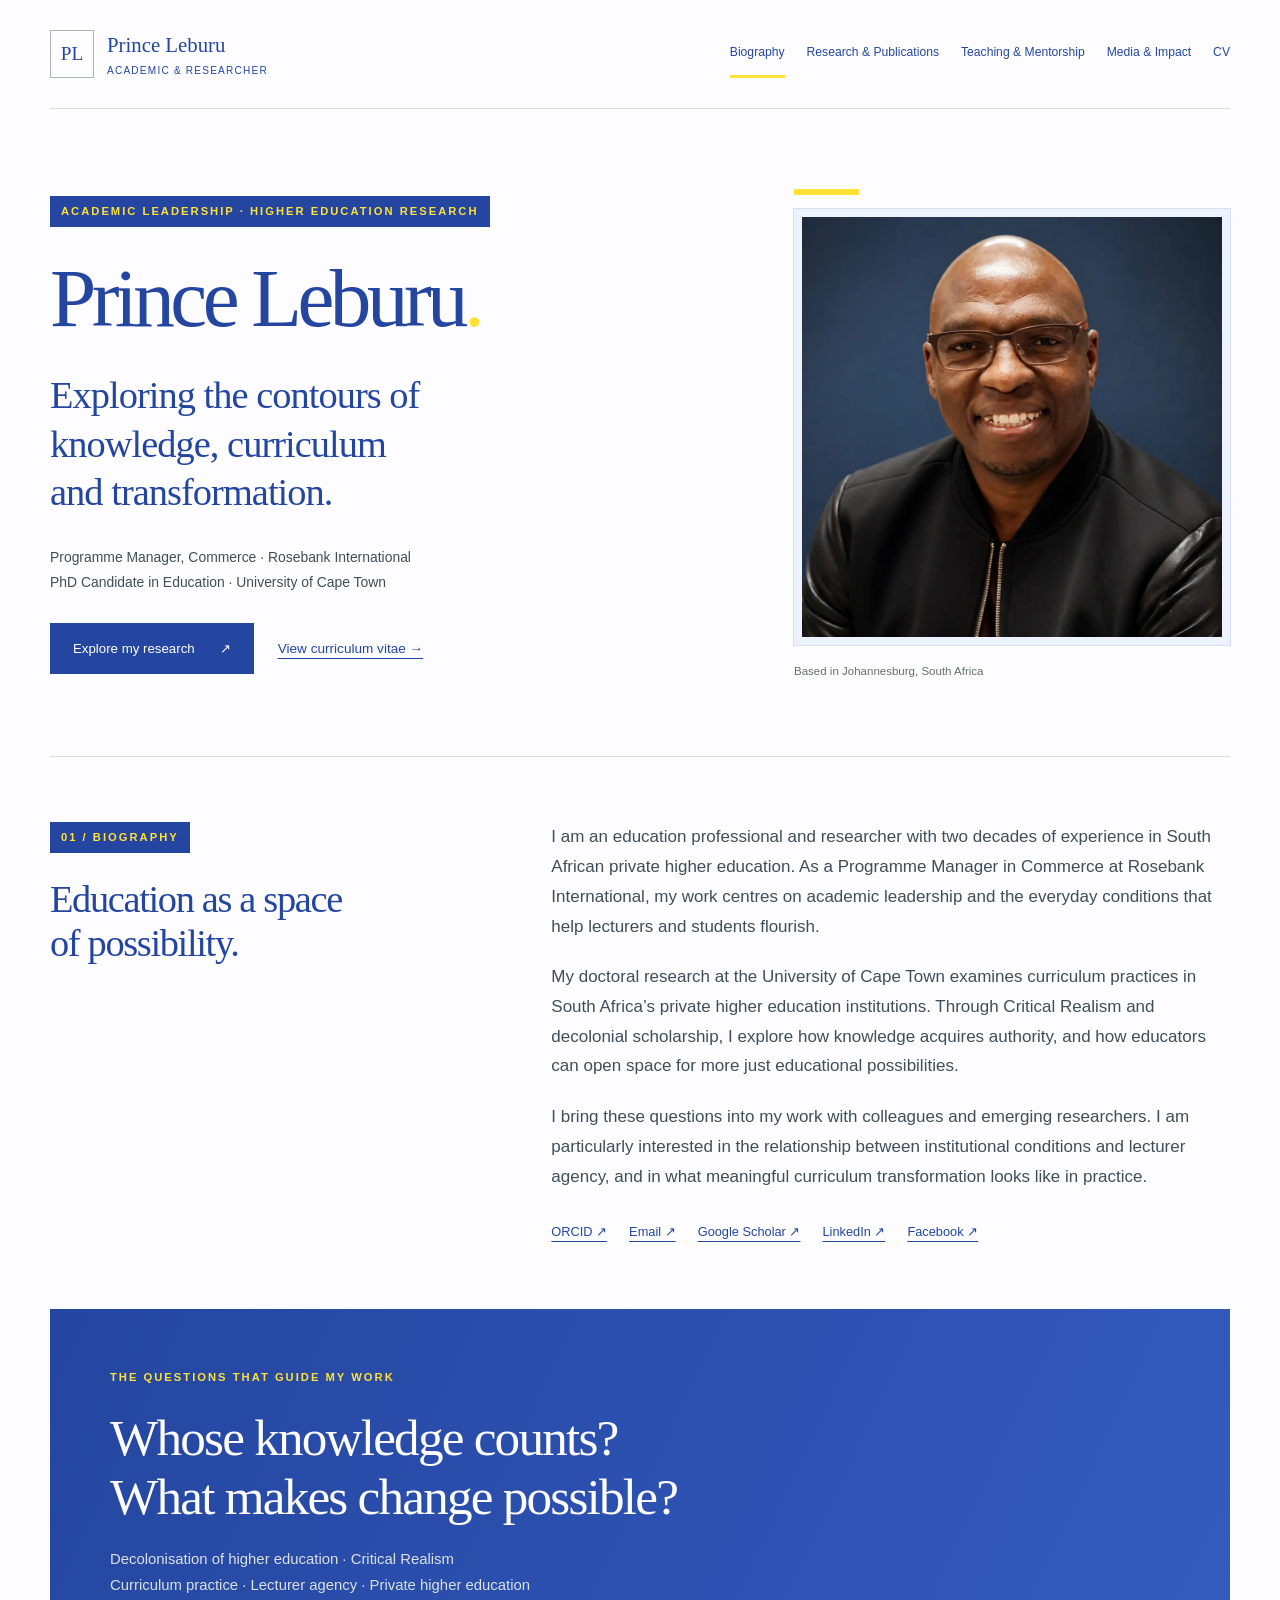
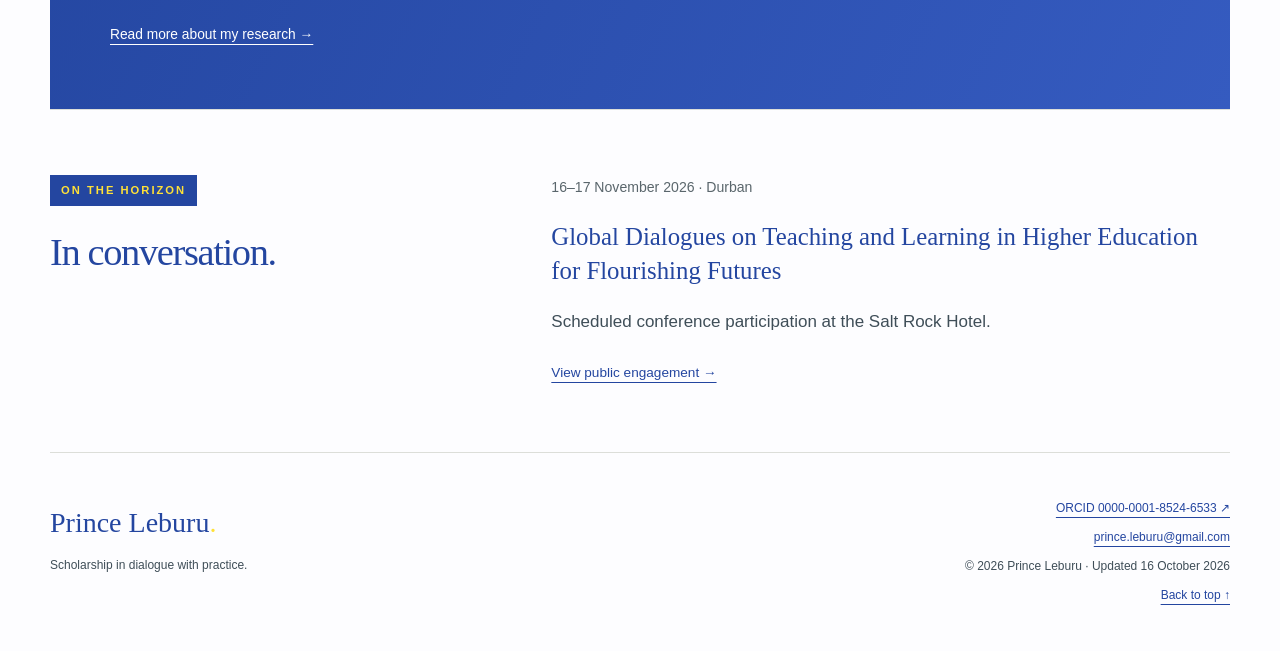
==== index.html @ 27b389f9 "Publish Prince Leburu academic portfolio on GitHub Pages" ====
<!doctype html>
<html lang="en-ZA"><head><meta charset="utf-8"><meta name="viewport" content="width=device-width, initial-scale=1"><title>Biography | Prince Leburu</title><meta name="description" content="Prince Leburu is an academic leader and higher education researcher exploring decolonisation, curriculum practice and lecturer agency."><meta name="theme-color" content="#2446a0"><meta property="og:title" content="Biography | Prince Leburu"><meta property="og:description" content="Prince Leburu is an academic leader and higher education researcher exploring decolonisation, curriculum practice and lecturer agency."><meta property="og:type" content="website"><link rel="canonical" href="https://princeleburu.github.io/"><meta property="og:url" content="https://princeleburu.github.io/"><meta property="og:image" content="https://princeleburu.github.io/assets/social-portrait.jpg"><meta property="og:image:width" content="1000"><meta property="og:image:height" content="1000"><meta property="og:image:alt" content="Portrait of Prince Leburu"><meta name="twitter:card" content="summary"><link rel="icon" href="assets/favicon.svg" type="image/svg+xml"><link rel="stylesheet" href="assets/styles.css"></head><body><a class="skip-link" href="#main">Skip to content</a><header class="site-header"><a class="brand" href="index.html" aria-label="Prince Leburu, home"><span class="monogram">PL</span><span>Prince Leburu<small>Academic & researcher</small></span></a><nav aria-label="Main navigation"><a href="index.html" aria-current="page">Biography</a><a href="research.html">Research & Publications</a><a href="teaching.html">Teaching & Mentorship</a><a href="impact.html">Media & Impact</a><a href="cv.html">CV</a></nav></header><main id="main"><section class="hero"><div><div class="eyebrow">Academic leadership · Higher education research</div><h1>Prince Leburu<span class="accent">.</span></h1><p class="hero-line">Exploring the contours of<br>knowledge, curriculum<br>and transformation.</p><p class="affiliation">Programme Manager, Commerce · Rosebank International<br>PhD Candidate in Education · University of Cape Town</p><div class="actions"><a class="button" href="research.html">Explore my research <span aria-hidden="true">↗</span></a><a class="text-link" href="cv.html">View curriculum vitae →</a></div></div><figure class="portrait"><img class="headshot" src="assets/headshot.webp" alt="Prince Leburu smiling, wearing glasses and a dark jacket" width="1000" height="1000" fetchpriority="high"><figcaption>Based in Johannesburg, South Africa</figcaption><!-- To change your portrait, replace assets/headshot.webp and update its width and height attributes. --></figure></section><section class="section split" aria-labelledby="about"><div><span class="eyebrow">01 / Biography</span><h2 id="about">Education as a space<br>of possibility.</h2></div><div class="prose"><p>I am an education professional and researcher with two decades of experience in South African private higher education. As a Programme Manager in Commerce at Rosebank International, my work centres on academic leadership and the everyday conditions that help lecturers and students flourish.</p><p>My doctoral research at the University of Cape Town examines curriculum practices in South Africa’s private higher education institutions. Through Critical Realism and decolonial scholarship, I explore how knowledge acquires authority, and how educators can open space for more just educational possibilities.</p><p>I bring these questions into my work with colleagues and emerging researchers. I am particularly interested in the relationship between institutional conditions and lecturer agency, and in what meaningful curriculum transformation looks like in practice.</p><div class="profile-links"><a href="https://orcid.org/0000-0001-8524-6533" rel="me">ORCID ↗</a><!-- Social links: update these URLs when your profiles change. --><a href="mailto:prince.leburu@gmail.com">Email ↗</a><a href="https://scholar.google.com/citations?user=xdeba30AAAAJ&amp;hl=en" rel="me">Google Scholar ↗</a><a href="https://www.linkedin.com/in/prince-leburu-47b85131/" rel="me">LinkedIn ↗</a><a href="https://www.facebook.com/prince.leburu" rel="me">Facebook ↗</a></div></div></section><section class="research-band"><span class="eyebrow">The questions that guide my work</span><h2>Whose knowledge counts?<br>What makes change possible?</h2><p>Decolonisation of higher education · Critical Realism<br>Curriculum practice · Lecturer agency · Private higher education</p><a href="research.html">Read more about my research →</a></section><section class="section split"><div><span class="eyebrow">On the horizon</span><h2>In conversation.</h2></div><div><p class="date">16–17 November 2026 · Durban</p><h3>Global Dialogues on Teaching and Learning in Higher Education for Flourishing Futures</h3><p>Scheduled conference participation at the Salt Rock Hotel.</p><a class="text-link" href="impact.html">View public engagement →</a></div></section></main><footer class="site-footer"><div><a class="footer-name" href="index.html">Prince Leburu<span class="accent">.</span></a><p>Scholarship in dialogue with practice.</p></div><div><a href="https://orcid.org/0000-0001-8524-6533" rel="me">ORCID 0000-0001-8524-6533 ↗</a><p><a href="mailto:prince.leburu@gmail.com">prince.leburu@gmail.com</a></p><p>© 2026 Prince Leburu · Updated 16 October 2026</p><a href="#main">Back to top ↑</a></div></footer></body></html>
---- assets/styles.css ----
/* PRINCE LEBURU — design system. Change colours and widths here. */
:root{--ink:#2446a0;--body:#3f4e58;--accent:#ffe137;--paper:#fdfdff;--wash:#eef2ff;--line:#dcded9;--white:#fff;--max:1180px;--serif:Georgia,'Times New Roman',serif;--sans:Arial,Helvetica,sans-serif}
/* Foundation: no web fonts, frameworks or third-party requests. */
*{box-sizing:border-box}html{scroll-behavior:smooth;scroll-padding-top:2rem}body{margin:0;background:var(--paper);color:var(--body);font:17px/1.75 var(--sans);-webkit-font-smoothing:antialiased}a{color:var(--ink);text-underline-offset:5px}a:hover{color:#2446a0;text-decoration-thickness:2px}a,button{touch-action:manipulation}a:focus-visible,button:focus-visible{outline:3px solid var(--accent);outline-offset:6px}h1,h2,h3{font-family:var(--serif);font-weight:400;color:var(--ink);line-height:1.15;margin:0 0 1.2rem}h1{font-size:clamp(3.2rem,6.5vw,5.7rem);letter-spacing:-.055em}h2{font-size:clamp(2rem,3vw,2.7rem);letter-spacing:-.035em}h3{font-size:1.55rem;line-height:1.35}p{margin:0 0 1.3rem}img{display:block;max-width:100%;height:auto}button{font:inherit}.accent{color:var(--accent)}.muted,.date{color:#5a666c;font-size:.88rem}.eyebrow{display:block;font-size:.7rem;text-transform:uppercase;letter-spacing:.18em;font-weight:700;color:var(--accent);margin-bottom:1.5rem}.skip-link{position:fixed;top:-100px;left:1rem;padding:1rem;background:white;z-index:10}.skip-link:focus{top:1rem}
/* Shared navigation; wraps visibly on mobile, including without JavaScript. */
.site-header{max-width:var(--max);margin:auto;padding:30px 0;display:flex;align-items:center;justify-content:space-between;gap:30px;border-bottom:1px solid var(--line)}.brand{display:flex;gap:13px;align-items:center;text-decoration:none;font-family:var(--serif);font-size:1.3rem;line-height:1.3;flex-shrink:0}.brand small{display:block;font-family:var(--sans);font-size:.63rem;letter-spacing:.12em;text-transform:uppercase;margin-top:6px}.monogram{display:grid;place-items:center;width:44px;height:48px;border:1px solid #acb3b3;font-size:1.2rem}nav{display:flex;flex-wrap:wrap;gap:22px}nav a{font-size:.76rem;text-decoration:none;padding:12px 0;border-bottom:2px solid transparent}nav a[aria-current=page]{border-color:var(--accent);color:var(--ink)}main{max-width:var(--max);margin:auto}.hero{display:grid;grid-template-columns:1.5fr 1fr;gap:90px;padding:80px 0 75px;align-items:center}.hero h1{margin-bottom:24px}.hero-line{font-family:var(--serif);font-size:clamp(1.7rem,3vw,2.65rem);line-height:1.27;color:var(--ink);letter-spacing:-.025em}.affiliation{font-size:.87rem;margin:28px 0;line-height:1.8}.portrait{margin:0}.portrait-frame{aspect-ratio:4/5;display:flex;flex-direction:column;justify-content:center;align-items:center;background:linear-gradient(145deg,#e7e6df,#d6dcd7);border:12px solid #f0eee8;outline:1px solid #dddcd3;position:relative}.portrait-frame:before{content:'';position:absolute;inset:20px;border:1px solid #aeb8b0}.portrait-initials{font-family:var(--serif);font-size:6rem;color:#50645b;font-style:italic}.portrait-caption{text-transform:uppercase;letter-spacing:.16em;font-size:.65rem;text-align:center;color:#46594f}figcaption{font-size:.72rem;margin-top:16px;color:#64716a}.actions{display:flex;align-items:center;flex-wrap:wrap;gap:24px;margin-top:28px}.button{display:inline-flex;align-items:center;justify-content:center;gap:25px;border:1px solid var(--ink);background:var(--ink);color:white;padding:13px 22px;font-size:.83rem;text-decoration:none;cursor:pointer}.button:hover{background:#3458bd;color:white}.button:disabled{background:#e3e5e3;color:#586168;border-color:#bec6c5;cursor:not-allowed}.text-link{font-size:.85rem;background:none;border:0;padding:8px 0;text-decoration:underline;cursor:pointer}.section{padding:65px 0;border-top:1px solid var(--line)}.split{display:grid;grid-template-columns:1fr 1.65fr;gap:90px}.prose{max-width:690px}.prose p:last-child{margin-bottom:0}.profile-links{display:flex;flex-wrap:wrap;column-gap:22px;row-gap:12px;margin-top:30px;font-size:.8rem}.pending{color:#667078}.research-band{background:var(--ink);color:#dbe1e2;padding:60px}.research-band h2{color:var(--paper);font-size:clamp(2.2rem,4vw,3.5rem)}.research-band .eyebrow{color:var(--accent)}.research-band a{color:white;font-size:.86rem}.research-band p{font-size:.93rem}.page-head{padding:75px 0 65px;max-width:900px}.lede{font-size:1.15rem;max-width:650px;margin-top:25px}.section-heading{display:flex;justify-content:space-between;align-items:baseline;gap:20px}.section-heading>span{font-size:.78rem}.publication{display:grid;grid-template-columns:120px 1fr;gap:30px;padding:32px 0;border-bottom:1px solid var(--line)}.publication:last-child{border:0}.publication p{font-size:.95rem}.publication h3{max-width:850px}.tag{display:inline-block;font-size:.65rem;letter-spacing:.09em;text-transform:uppercase;background:var(--wash);color:var(--ink);padding:3px 9px;margin:8px 0 15px}.small-link{display:inline-block;padding:5px 13px;border:1px solid #b9c3c6;text-decoration:none;font-size:.75rem}.empty{border-left:2px solid #ffe137;padding-left:25px}.empty p{font-size:.9rem}.table-wrap{overflow-x:auto}table{border-collapse:collapse;width:100%;font-size:.9rem}caption{text-align:left;font-size:.8rem;margin-bottom:15px}th,td{text-align:left;padding:20px 18px;border-bottom:1px solid var(--line);vertical-align:top}thead{background:var(--wash);color:var(--ink)}tbody th{font-weight:400}.placeholder{color:#68716f;font-style:italic}.feature{display:grid;grid-template-columns:190px 1fr;gap:45px;padding:35px;background:var(--wash)}.feature strong{font-family:var(--serif);font-size:3rem;font-weight:400;color:var(--ink)}.impact-grid{display:grid;grid-template-columns:repeat(3,1fr);gap:35px;margin-top:35px}.impact-grid article{border-top:2px solid #ffe137;padding-top:25px}.impact-grid p{font-size:.93rem}.timeline article{border-left:1px solid #c3c8c5;padding:0 0 25px 25px}.timeline article:last-child{padding-bottom:0}.timeline h3{margin-bottom:7px}.site-footer{max-width:var(--max);margin:0 auto;padding:45px 0;border-top:1px solid var(--line);display:flex;justify-content:space-between;gap:30px;font-size:.75rem}.footer-name{font-family:var(--serif);font-size:1.75rem;text-decoration:none}.site-footer p{margin:8px 0}.site-footer>div:last-child{text-align:right}
/* Tablet and mobile layout. */
@media(max-width:1250px){.site-header,main,.site-footer{margin-left:5%;margin-right:5%}.hero,.split{gap:45px}nav{gap:16px}}
@media(max-width:960px){.site-header{align-items:flex-start;flex-direction:column;gap:16px}.hero{gap:35px}.hero h1{font-size:3.9rem}.split{grid-template-columns:1fr 1.5fr;gap:30px}nav{width:100%;justify-content:space-between}}
@media(max-width:640px){body{font-size:16px}.site-header{padding:23px 0}nav{justify-content:flex-start;gap:4px 21px}nav a{font-size:.75rem;padding:10px 0}.hero{grid-template-columns:1fr;padding:45px 0;gap:35px}.hero h1{font-size:3.5rem}.portrait{max-width:320px;width:85%}.portrait-frame{aspect-ratio:5/4}.portrait-initials{font-size:4rem}.split{grid-template-columns:1fr;gap:15px}.section{padding:40px 0}.research-band{padding:32px 24px}.page-head{padding:45px 0}.publication{grid-template-columns:1fr;gap:10px}.publication .date{display:flex;gap:15px;align-items:center}.publication .tag{margin:0}.feature{grid-template-columns:1fr;gap:12px;padding:25px}.impact-grid{grid-template-columns:1fr;gap:20px}.site-footer{flex-direction:column;padding:35px 0}.site-footer>div:last-child{text-align:left}.section-heading{display:block}th,td{padding:14px 10px;min-width:110px}.actions{gap:14px}.page-head h1{font-size:3.15rem}}
@media(prefers-reduced-motion:reduce){html{scroll-behavior:auto}}
/* Print stylesheet: useful for the CV page and long research lists. */
@media print{body{background:white;color:#111;font-size:11pt}.site-header,nav,.site-footer,.actions,.skip-link,#cv-note{display:none}main{max-width:none;margin:0}.page-head{padding:0 0 20px}h1{font-size:32pt}h2{font-size:20pt}h3{font-size:14pt}.section{padding:20px 0}.split{grid-template-columns:1fr 2fr;gap:25px}.timeline article,.publication{break-inside:avoid}a{color:#111}.research-band{background:white;color:#111}.research-band h2{color:#111}@page{size:A4;margin:18mm}}

/* Velvety blue + vivid yellow. Small yellow text gets a blue ground for contrast. */
.eyebrow{display:table;background:var(--ink);color:var(--accent);padding:7px 11px;line-height:1.5}
.research-band .eyebrow{padding:0;background:none;color:var(--accent)}
.research-band{background:linear-gradient(115deg,#2446a0,#355bc0)}
nav a[aria-current=page]{border-bottom-width:3px}.button:hover{box-shadow:0 3px 0 var(--accent)}
a:focus-visible,button:focus-visible{outline:3px solid var(--ink);box-shadow:0 0 0 7px var(--accent)}
.headshot{width:100%;height:auto;aspect-ratio:1;object-fit:contain;border:8px solid #eef2ff;outline:1px solid #d7dff6}
.portrait{position:relative}.portrait:before{content:'';display:block;width:65px;height:6px;background:var(--accent);margin-bottom:14px}
@media print{.eyebrow{background:none;color:#111;padding:0}.research-band{background:white}}

/* Launch review: protect long headings at narrow widths; keep all links visible on blue. */
.hero>div,.split>div,.publication>div,.feature>div{min-width:0}
h1,h2,h3,a{overflow-wrap:break-word}
.research-band a:hover{color:var(--accent)}
@media(max-width:640px){.hero h1{font-size:clamp(2.7rem,11vw,3.5rem)}.page-head h1{font-size:clamp(2.5rem,10vw,3.15rem)}}

/* The extended teaching statement keeps a generous reading measure. */
.philosophy-copy{max-width:650px}.philosophy-copy p{margin-bottom:1.65rem}.philosophy-copy p:last-child{margin-bottom:0}.philosophy-aside{font-family:var(--serif);font-size:1.15rem;line-height:1.5;max-width:290px;color:var(--ink);margin-top:2.5rem}@media(max-width:640px){.philosophy-aside{margin-top:0;max-width:100%;font-size:1rem}.philosophy-copy p{margin-bottom:1.4rem}}

/* Research statement: keep long-form copy calm and readable. */
.research-copy{max-width:700px}.research-copy p{margin-bottom:1.55rem}.research-copy p:last-child{margin-bottom:0}.research-aside{font:1.15rem/1.5 var(--serif);color:var(--ink);max-width:320px;margin-top:2.4rem}.dissertation-note{max-width:690px}@media(max-width:640px){.research-aside{margin-top:0;max-width:100%;font-size:1rem}.research-copy p{margin-bottom:1.35rem}}

/* Give consecutive research engagements room to breathe. */
.feature + .feature{margin-top:24px}
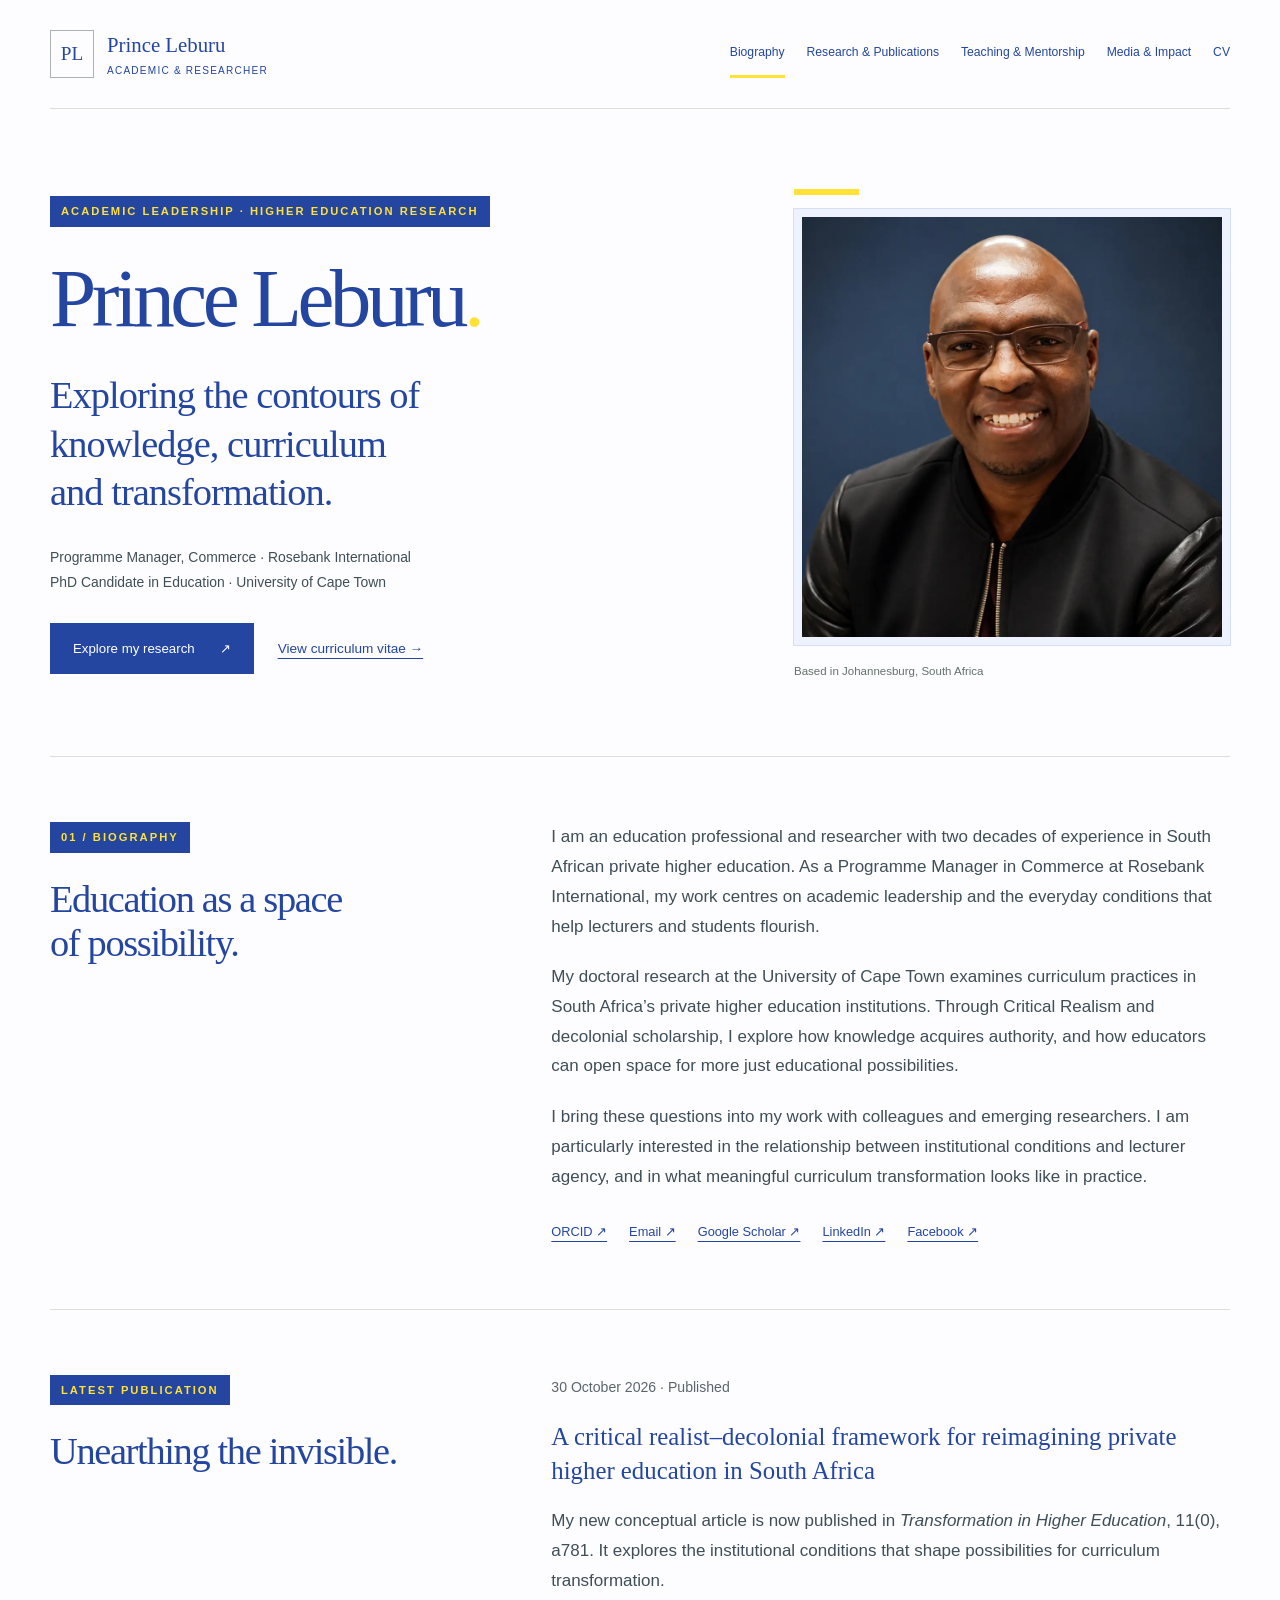
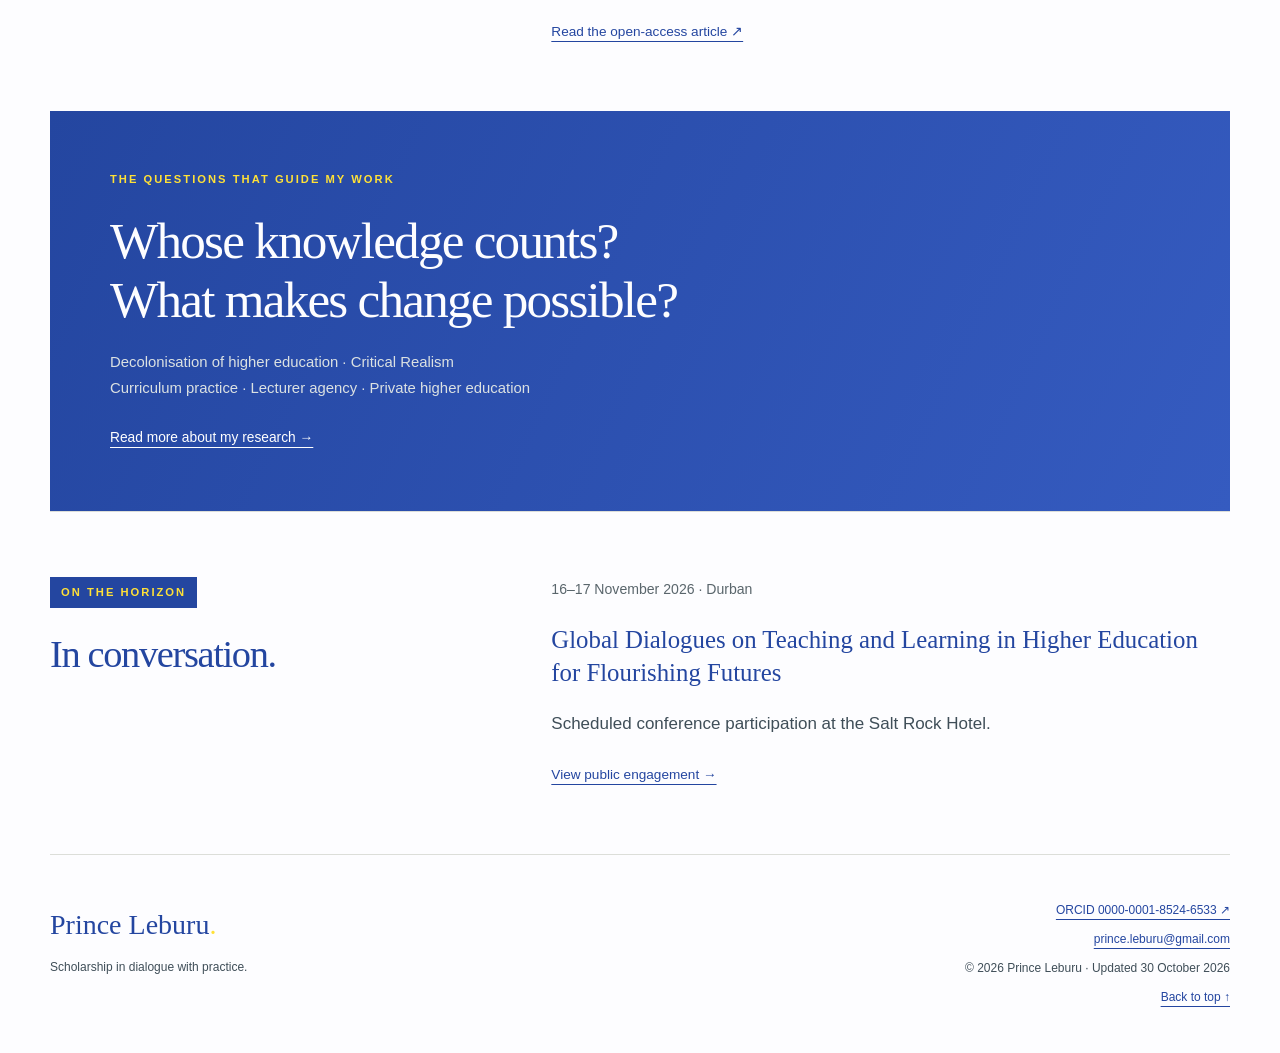
==== commit 4ec7762a: "Announce publication of Unearthing the invisible on 30 October 2026" ====
--- a/index.html
+++ b/index.html
@@ -1,2 +1,2 @@
 <!doctype html>
-<html lang="en-ZA"><head><meta charset="utf-8"><meta name="viewport" content="width=device-width, initial-scale=1"><title>Biography | Prince Leburu</title><meta name="description" content="Prince Leburu is an academic leader and higher education researcher exploring decolonisation, curriculum practice and lecturer agency."><meta name="theme-color" content="#2446a0"><meta property="og:title" content="Biography | Prince Leburu"><meta property="og:description" content="Prince Leburu is an academic leader and higher education researcher exploring decolonisation, curriculum practice and lecturer agency."><meta property="og:type" content="website"><link rel="canonical" href="https://princeleburu.github.io/"><meta property="og:url" content="https://princeleburu.github.io/"><meta property="og:image" content="https://princeleburu.github.io/assets/social-portrait.jpg"><meta property="og:image:width" content="1000"><meta property="og:image:height" content="1000"><meta property="og:image:alt" content="Portrait of Prince Leburu"><meta name="twitter:card" content="summary"><link rel="icon" href="assets/favicon.svg" type="image/svg+xml"><link rel="stylesheet" href="assets/styles.css"></head><body><a class="skip-link" href="#main">Skip to content</a><header class="site-header"><a class="brand" href="index.html" aria-label="Prince Leburu, home"><span class="monogram">PL</span><span>Prince Leburu<small>Academic & researcher</small></span></a><nav aria-label="Main navigation"><a href="index.html" aria-current="page">Biography</a><a href="research.html">Research & Publications</a><a href="teaching.html">Teaching & Mentorship</a><a href="impact.html">Media & Impact</a><a href="cv.html">CV</a></nav></header><main id="main"><section class="hero"><div><div class="eyebrow">Academic leadership · Higher education research</div><h1>Prince Leburu<span class="accent">.</span></h1><p class="hero-line">Exploring the contours of<br>knowledge, curriculum<br>and transformation.</p><p class="affiliation">Programme Manager, Commerce · Rosebank International<br>PhD Candidate in Education · University of Cape Town</p><div class="actions"><a class="button" href="research.html">Explore my research <span aria-hidden="true">↗</span></a><a class="text-link" href="cv.html">View curriculum vitae →</a></div></div><figure class="portrait"><img class="headshot" src="assets/headshot.webp" alt="Prince Leburu smiling, wearing glasses and a dark jacket" width="1000" height="1000" fetchpriority="high"><figcaption>Based in Johannesburg, South Africa</figcaption><!-- To change your portrait, replace assets/headshot.webp and update its width and height attributes. --></figure></section><section class="section split" aria-labelledby="about"><div><span class="eyebrow">01 / Biography</span><h2 id="about">Education as a space<br>of possibility.</h2></div><div class="prose"><p>I am an education professional and researcher with two decades of experience in South African private higher education. As a Programme Manager in Commerce at Rosebank International, my work centres on academic leadership and the everyday conditions that help lecturers and students flourish.</p><p>My doctoral research at the University of Cape Town examines curriculum practices in South Africa’s private higher education institutions. Through Critical Realism and decolonial scholarship, I explore how knowledge acquires authority, and how educators can open space for more just educational possibilities.</p><p>I bring these questions into my work with colleagues and emerging researchers. I am particularly interested in the relationship between institutional conditions and lecturer agency, and in what meaningful curriculum transformation looks like in practice.</p><div class="profile-links"><a href="https://orcid.org/0000-0001-8524-6533" rel="me">ORCID ↗</a><!-- Social links: update these URLs when your profiles change. --><a href="mailto:prince.leburu@gmail.com">Email ↗</a><a href="https://scholar.google.com/citations?user=xdeba30AAAAJ&amp;hl=en" rel="me">Google Scholar ↗</a><a href="https://www.linkedin.com/in/prince-leburu-47b85131/" rel="me">LinkedIn ↗</a><a href="https://www.facebook.com/prince.leburu" rel="me">Facebook ↗</a></div></div></section><section class="research-band"><span class="eyebrow">The questions that guide my work</span><h2>Whose knowledge counts?<br>What makes change possible?</h2><p>Decolonisation of higher education · Critical Realism<br>Curriculum practice · Lecturer agency · Private higher education</p><a href="research.html">Read more about my research →</a></section><section class="section split"><div><span class="eyebrow">On the horizon</span><h2>In conversation.</h2></div><div><p class="date">16–17 November 2026 · Durban</p><h3>Global Dialogues on Teaching and Learning in Higher Education for Flourishing Futures</h3><p>Scheduled conference participation at the Salt Rock Hotel.</p><a class="text-link" href="impact.html">View public engagement →</a></div></section></main><footer class="site-footer"><div><a class="footer-name" href="index.html">Prince Leburu<span class="accent">.</span></a><p>Scholarship in dialogue with practice.</p></div><div><a href="https://orcid.org/0000-0001-8524-6533" rel="me">ORCID 0000-0001-8524-6533 ↗</a><p><a href="mailto:prince.leburu@gmail.com">prince.leburu@gmail.com</a></p><p>© 2026 Prince Leburu · Updated 16 October 2026</p><a href="#main">Back to top ↑</a></div></footer></body></html>+<html lang="en-ZA"><head><meta charset="utf-8"><meta name="viewport" content="width=device-width, initial-scale=1"><title>Biography | Prince Leburu</title><meta name="description" content="Prince Leburu is an academic leader and higher education researcher exploring decolonisation, curriculum practice and lecturer agency."><meta name="theme-color" content="#2446a0"><meta property="og:title" content="Biography | Prince Leburu"><meta property="og:description" content="Prince Leburu is an academic leader and higher education researcher exploring decolonisation, curriculum practice and lecturer agency."><meta property="og:type" content="website"><link rel="canonical" href="https://princeleburu.github.io/"><meta property="og:url" content="https://princeleburu.github.io/"><meta property="og:image" content="https://princeleburu.github.io/assets/social-portrait.jpg"><meta property="og:image:width" content="1000"><meta property="og:image:height" content="1000"><meta property="og:image:alt" content="Portrait of Prince Leburu"><meta name="twitter:card" content="summary"><link rel="icon" href="assets/favicon.svg" type="image/svg+xml"><link rel="stylesheet" href="assets/styles.css"></head><body><a class="skip-link" href="#main">Skip to content</a><header class="site-header"><a class="brand" href="index.html" aria-label="Prince Leburu, home"><span class="monogram">PL</span><span>Prince Leburu<small>Academic & researcher</small></span></a><nav aria-label="Main navigation"><a href="index.html" aria-current="page">Biography</a><a href="research.html">Research & Publications</a><a href="teaching.html">Teaching & Mentorship</a><a href="impact.html">Media & Impact</a><a href="cv.html">CV</a></nav></header><main id="main"><section class="hero"><div><div class="eyebrow">Academic leadership · Higher education research</div><h1>Prince Leburu<span class="accent">.</span></h1><p class="hero-line">Exploring the contours of<br>knowledge, curriculum<br>and transformation.</p><p class="affiliation">Programme Manager, Commerce · Rosebank International<br>PhD Candidate in Education · University of Cape Town</p><div class="actions"><a class="button" href="research.html">Explore my research <span aria-hidden="true">↗</span></a><a class="text-link" href="cv.html">View curriculum vitae →</a></div></div><figure class="portrait"><img class="headshot" src="assets/headshot.webp" alt="Prince Leburu smiling, wearing glasses and a dark jacket" width="1000" height="1000" fetchpriority="high"><figcaption>Based in Johannesburg, South Africa</figcaption><!-- To change your portrait, replace assets/headshot.webp and update its width and height attributes. --></figure></section><section class="section split" aria-labelledby="about"><div><span class="eyebrow">01 / Biography</span><h2 id="about">Education as a space<br>of possibility.</h2></div><div class="prose"><p>I am an education professional and researcher with two decades of experience in South African private higher education. As a Programme Manager in Commerce at Rosebank International, my work centres on academic leadership and the everyday conditions that help lecturers and students flourish.</p><p>My doctoral research at the University of Cape Town examines curriculum practices in South Africa’s private higher education institutions. Through Critical Realism and decolonial scholarship, I explore how knowledge acquires authority, and how educators can open space for more just educational possibilities.</p><p>I bring these questions into my work with colleagues and emerging researchers. I am particularly interested in the relationship between institutional conditions and lecturer agency, and in what meaningful curriculum transformation looks like in practice.</p><div class="profile-links"><a href="https://orcid.org/0000-0001-8524-6533" rel="me">ORCID ↗</a><!-- Social links: update these URLs when your profiles change. --><a href="mailto:prince.leburu@gmail.com">Email ↗</a><a href="https://scholar.google.com/citations?user=xdeba30AAAAJ&amp;hl=en" rel="me">Google Scholar ↗</a><a href="https://www.linkedin.com/in/prince-leburu-47b85131/" rel="me">LinkedIn ↗</a><a href="https://www.facebook.com/prince.leburu" rel="me">Facebook ↗</a></div></div></section><section class="section split" aria-labelledby="latest-publication"><div><span class="eyebrow">Latest publication</span><h2 id="latest-publication">Unearthing the invisible.</h2></div><div><p class="date"><time datetime="2026-10-30">30 October 2026</time> · Published</p><h3>A critical realist–decolonial framework for reimagining private higher education in South Africa</h3><p>My new conceptual article is now published in <em>Transformation in Higher Education</em>, 11(0), a781. It explores the institutional conditions that shape possibilities for curriculum transformation.</p><a class="text-link" href="https://doi.org/10.4102/the.v11i0.781">Read the open-access article ↗</a></div></section><section class="research-band"><span class="eyebrow">The questions that guide my work</span><h2>Whose knowledge counts?<br>What makes change possible?</h2><p>Decolonisation of higher education · Critical Realism<br>Curriculum practice · Lecturer agency · Private higher education</p><a href="research.html">Read more about my research →</a></section><section class="section split"><div><span class="eyebrow">On the horizon</span><h2>In conversation.</h2></div><div><p class="date">16–17 November 2026 · Durban</p><h3>Global Dialogues on Teaching and Learning in Higher Education for Flourishing Futures</h3><p>Scheduled conference participation at the Salt Rock Hotel.</p><a class="text-link" href="impact.html">View public engagement →</a></div></section></main><footer class="site-footer"><div><a class="footer-name" href="index.html">Prince Leburu<span class="accent">.</span></a><p>Scholarship in dialogue with practice.</p></div><div><a href="https://orcid.org/0000-0001-8524-6533" rel="me">ORCID 0000-0001-8524-6533 ↗</a><p><a href="mailto:prince.leburu@gmail.com">prince.leburu@gmail.com</a></p><p>© 2026 Prince Leburu · Updated 30 October 2026</p><a href="#main">Back to top ↑</a></div></footer></body></html>
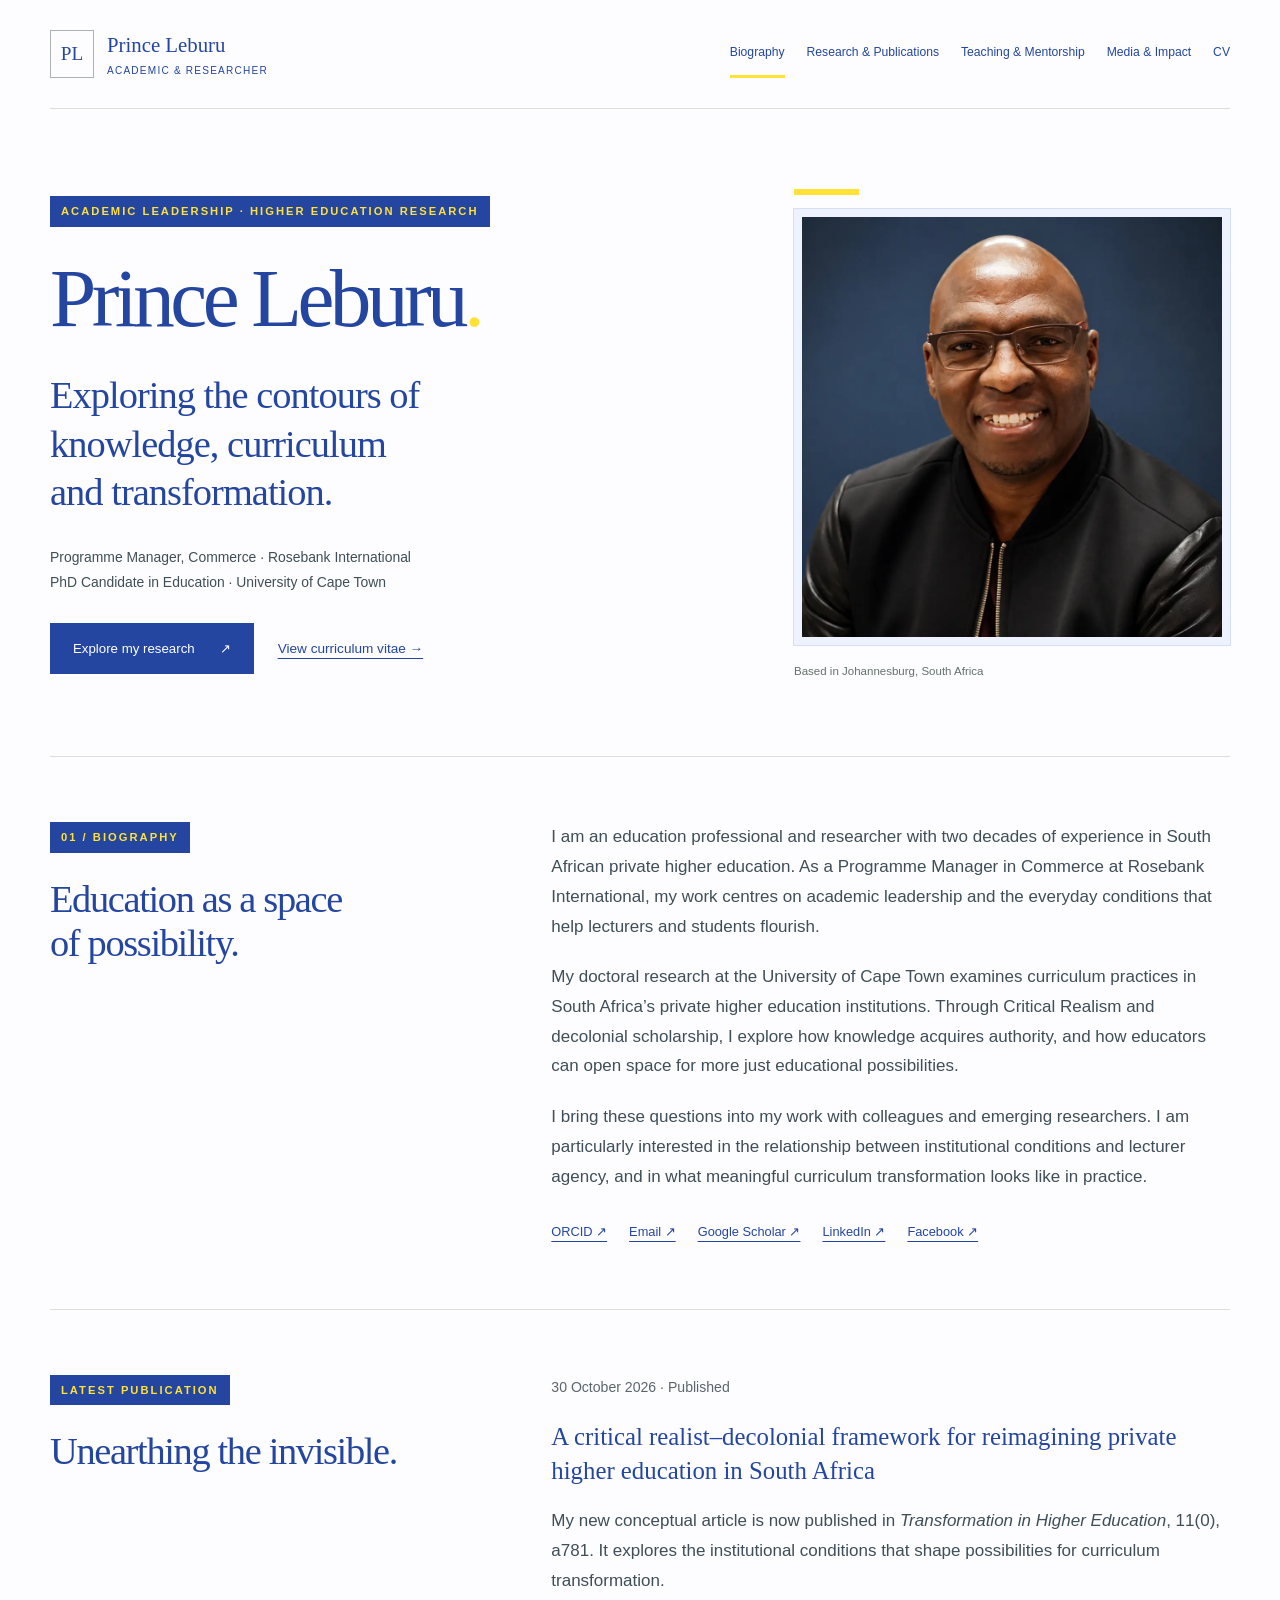
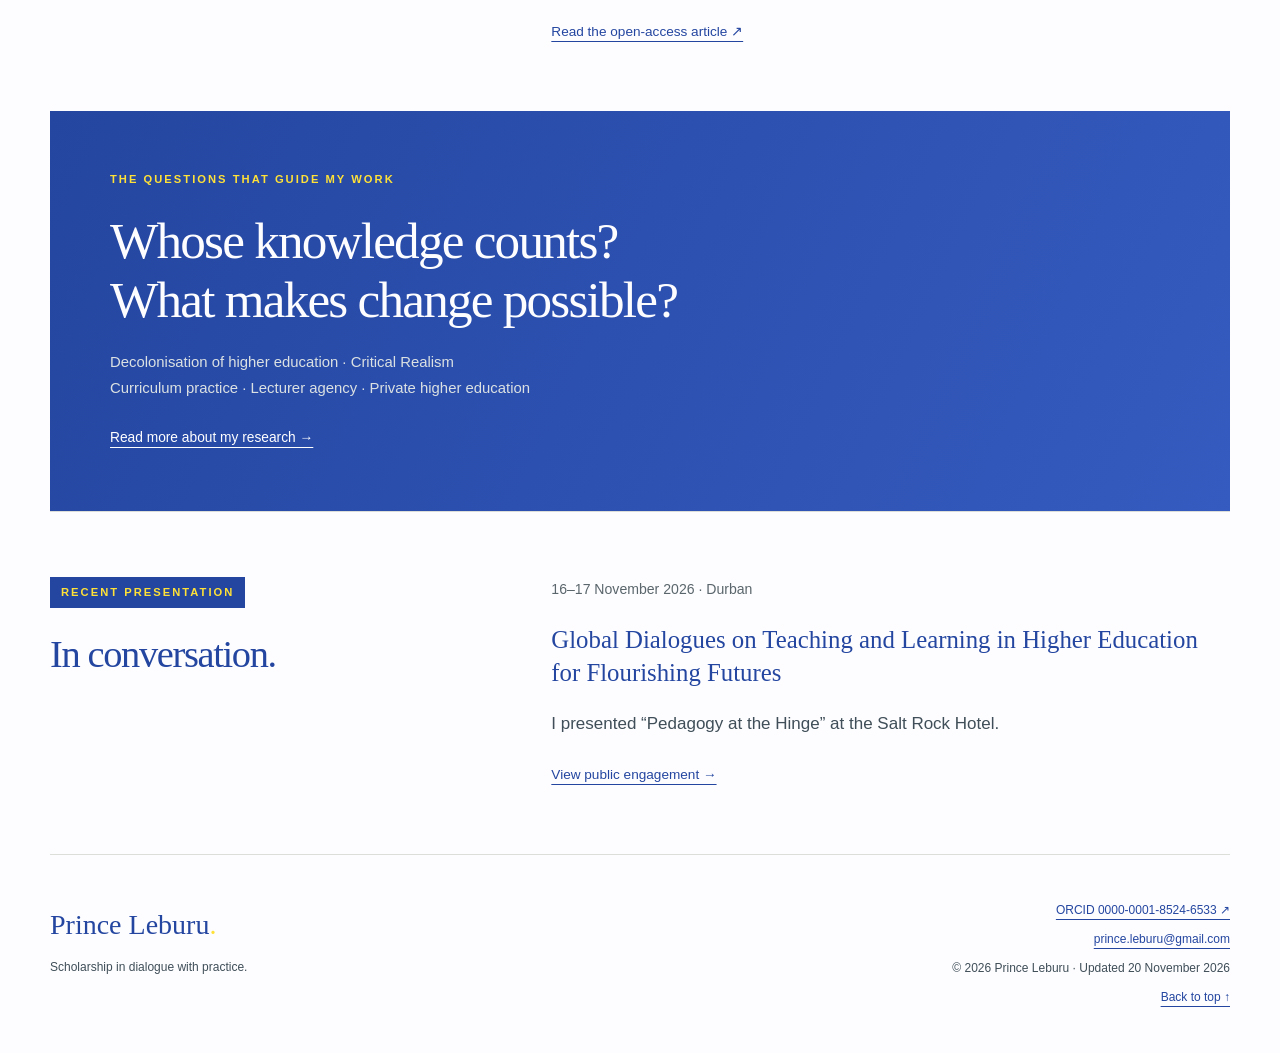
==== commit 2c7306bf: "Record delivered Durban conference presentation on index.html" ====
--- a/index.html
+++ b/index.html
@@ -1,2 +1,2 @@
 <!doctype html>
-<html lang="en-ZA"><head><meta charset="utf-8"><meta name="viewport" content="width=device-width, initial-scale=1"><title>Biography | Prince Leburu</title><meta name="description" content="Prince Leburu is an academic leader and higher education researcher exploring decolonisation, curriculum practice and lecturer agency."><meta name="theme-color" content="#2446a0"><meta property="og:title" content="Biography | Prince Leburu"><meta property="og:description" content="Prince Leburu is an academic leader and higher education researcher exploring decolonisation, curriculum practice and lecturer agency."><meta property="og:type" content="website"><link rel="canonical" href="https://princeleburu.github.io/"><meta property="og:url" content="https://princeleburu.github.io/"><meta property="og:image" content="https://princeleburu.github.io/assets/social-portrait.jpg"><meta property="og:image:width" content="1000"><meta property="og:image:height" content="1000"><meta property="og:image:alt" content="Portrait of Prince Leburu"><meta name="twitter:card" content="summary"><link rel="icon" href="assets/favicon.svg" type="image/svg+xml"><link rel="stylesheet" href="assets/styles.css"></head><body><a class="skip-link" href="#main">Skip to content</a><header class="site-header"><a class="brand" href="index.html" aria-label="Prince Leburu, home"><span class="monogram">PL</span><span>Prince Leburu<small>Academic & researcher</small></span></a><nav aria-label="Main navigation"><a href="index.html" aria-current="page">Biography</a><a href="research.html">Research & Publications</a><a href="teaching.html">Teaching & Mentorship</a><a href="impact.html">Media & Impact</a><a href="cv.html">CV</a></nav></header><main id="main"><section class="hero"><div><div class="eyebrow">Academic leadership · Higher education research</div><h1>Prince Leburu<span class="accent">.</span></h1><p class="hero-line">Exploring the contours of<br>knowledge, curriculum<br>and transformation.</p><p class="affiliation">Programme Manager, Commerce · Rosebank International<br>PhD Candidate in Education · University of Cape Town</p><div class="actions"><a class="button" href="research.html">Explore my research <span aria-hidden="true">↗</span></a><a class="text-link" href="cv.html">View curriculum vitae →</a></div></div><figure class="portrait"><img class="headshot" src="assets/headshot.webp" alt="Prince Leburu smiling, wearing glasses and a dark jacket" width="1000" height="1000" fetchpriority="high"><figcaption>Based in Johannesburg, South Africa</figcaption><!-- To change your portrait, replace assets/headshot.webp and update its width and height attributes. --></figure></section><section class="section split" aria-labelledby="about"><div><span class="eyebrow">01 / Biography</span><h2 id="about">Education as a space<br>of possibility.</h2></div><div class="prose"><p>I am an education professional and researcher with two decades of experience in South African private higher education. As a Programme Manager in Commerce at Rosebank International, my work centres on academic leadership and the everyday conditions that help lecturers and students flourish.</p><p>My doctoral research at the University of Cape Town examines curriculum practices in South Africa’s private higher education institutions. Through Critical Realism and decolonial scholarship, I explore how knowledge acquires authority, and how educators can open space for more just educational possibilities.</p><p>I bring these questions into my work with colleagues and emerging researchers. I am particularly interested in the relationship between institutional conditions and lecturer agency, and in what meaningful curriculum transformation looks like in practice.</p><div class="profile-links"><a href="https://orcid.org/0000-0001-8524-6533" rel="me">ORCID ↗</a><!-- Social links: update these URLs when your profiles change. --><a href="mailto:prince.leburu@gmail.com">Email ↗</a><a href="https://scholar.google.com/citations?user=xdeba30AAAAJ&amp;hl=en" rel="me">Google Scholar ↗</a><a href="https://www.linkedin.com/in/prince-leburu-47b85131/" rel="me">LinkedIn ↗</a><a href="https://www.facebook.com/prince.leburu" rel="me">Facebook ↗</a></div></div></section><section class="section split" aria-labelledby="latest-publication"><div><span class="eyebrow">Latest publication</span><h2 id="latest-publication">Unearthing the invisible.</h2></div><div><p class="date"><time datetime="2026-10-30">30 October 2026</time> · Published</p><h3>A critical realist–decolonial framework for reimagining private higher education in South Africa</h3><p>My new conceptual article is now published in <em>Transformation in Higher Education</em>, 11(0), a781. It explores the institutional conditions that shape possibilities for curriculum transformation.</p><a class="text-link" href="https://doi.org/10.4102/the.v11i0.781">Read the open-access article ↗</a></div></section><section class="research-band"><span class="eyebrow">The questions that guide my work</span><h2>Whose knowledge counts?<br>What makes change possible?</h2><p>Decolonisation of higher education · Critical Realism<br>Curriculum practice · Lecturer agency · Private higher education</p><a href="research.html">Read more about my research →</a></section><section class="section split"><div><span class="eyebrow">On the horizon</span><h2>In conversation.</h2></div><div><p class="date">16–17 November 2026 · Durban</p><h3>Global Dialogues on Teaching and Learning in Higher Education for Flourishing Futures</h3><p>Scheduled conference participation at the Salt Rock Hotel.</p><a class="text-link" href="impact.html">View public engagement →</a></div></section></main><footer class="site-footer"><div><a class="footer-name" href="index.html">Prince Leburu<span class="accent">.</span></a><p>Scholarship in dialogue with practice.</p></div><div><a href="https://orcid.org/0000-0001-8524-6533" rel="me">ORCID 0000-0001-8524-6533 ↗</a><p><a href="mailto:prince.leburu@gmail.com">prince.leburu@gmail.com</a></p><p>© 2026 Prince Leburu · Updated 30 October 2026</p><a href="#main">Back to top ↑</a></div></footer></body></html>+<html lang="en-ZA"><head><meta charset="utf-8"><meta name="viewport" content="width=device-width, initial-scale=1"><title>Biography | Prince Leburu</title><meta name="description" content="Prince Leburu is an academic leader and higher education researcher exploring decolonisation, curriculum practice and lecturer agency."><meta name="theme-color" content="#2446a0"><meta property="og:title" content="Biography | Prince Leburu"><meta property="og:description" content="Prince Leburu is an academic leader and higher education researcher exploring decolonisation, curriculum practice and lecturer agency."><meta property="og:type" content="website"><link rel="canonical" href="https://princeleburu.github.io/"><meta property="og:url" content="https://princeleburu.github.io/"><meta property="og:image" content="https://princeleburu.github.io/assets/social-portrait.jpg"><meta property="og:image:width" content="1000"><meta property="og:image:height" content="1000"><meta property="og:image:alt" content="Portrait of Prince Leburu"><meta name="twitter:card" content="summary"><link rel="icon" href="assets/favicon.svg" type="image/svg+xml"><link rel="stylesheet" href="assets/styles.css"></head><body><a class="skip-link" href="#main">Skip to content</a><header class="site-header"><a class="brand" href="index.html" aria-label="Prince Leburu, home"><span class="monogram">PL</span><span>Prince Leburu<small>Academic & researcher</small></span></a><nav aria-label="Main navigation"><a href="index.html" aria-current="page">Biography</a><a href="research.html">Research & Publications</a><a href="teaching.html">Teaching & Mentorship</a><a href="impact.html">Media & Impact</a><a href="cv.html">CV</a></nav></header><main id="main"><section class="hero"><div><div class="eyebrow">Academic leadership · Higher education research</div><h1>Prince Leburu<span class="accent">.</span></h1><p class="hero-line">Exploring the contours of<br>knowledge, curriculum<br>and transformation.</p><p class="affiliation">Programme Manager, Commerce · Rosebank International<br>PhD Candidate in Education · University of Cape Town</p><div class="actions"><a class="button" href="research.html">Explore my research <span aria-hidden="true">↗</span></a><a class="text-link" href="cv.html">View curriculum vitae →</a></div></div><figure class="portrait"><img class="headshot" src="assets/headshot.webp" alt="Prince Leburu smiling, wearing glasses and a dark jacket" width="1000" height="1000" fetchpriority="high"><figcaption>Based in Johannesburg, South Africa</figcaption><!-- To change your portrait, replace assets/headshot.webp and update its width and height attributes. --></figure></section><section class="section split" aria-labelledby="about"><div><span class="eyebrow">01 / Biography</span><h2 id="about">Education as a space<br>of possibility.</h2></div><div class="prose"><p>I am an education professional and researcher with two decades of experience in South African private higher education. As a Programme Manager in Commerce at Rosebank International, my work centres on academic leadership and the everyday conditions that help lecturers and students flourish.</p><p>My doctoral research at the University of Cape Town examines curriculum practices in South Africa’s private higher education institutions. Through Critical Realism and decolonial scholarship, I explore how knowledge acquires authority, and how educators can open space for more just educational possibilities.</p><p>I bring these questions into my work with colleagues and emerging researchers. I am particularly interested in the relationship between institutional conditions and lecturer agency, and in what meaningful curriculum transformation looks like in practice.</p><div class="profile-links"><a href="https://orcid.org/0000-0001-8524-6533" rel="me">ORCID ↗</a><!-- Social links: update these URLs when your profiles change. --><a href="mailto:prince.leburu@gmail.com">Email ↗</a><a href="https://scholar.google.com/citations?user=xdeba30AAAAJ&amp;hl=en" rel="me">Google Scholar ↗</a><a href="https://www.linkedin.com/in/prince-leburu-47b85131/" rel="me">LinkedIn ↗</a><a href="https://www.facebook.com/prince.leburu" rel="me">Facebook ↗</a></div></div></section><section class="section split" aria-labelledby="latest-publication"><div><span class="eyebrow">Latest publication</span><h2 id="latest-publication">Unearthing the invisible.</h2></div><div><p class="date"><time datetime="2026-10-30">30 October 2026</time> · Published</p><h3>A critical realist–decolonial framework for reimagining private higher education in South Africa</h3><p>My new conceptual article is now published in <em>Transformation in Higher Education</em>, 11(0), a781. It explores the institutional conditions that shape possibilities for curriculum transformation.</p><a class="text-link" href="https://doi.org/10.4102/the.v11i0.781">Read the open-access article ↗</a></div></section><section class="research-band"><span class="eyebrow">The questions that guide my work</span><h2>Whose knowledge counts?<br>What makes change possible?</h2><p>Decolonisation of higher education · Critical Realism<br>Curriculum practice · Lecturer agency · Private higher education</p><a href="research.html">Read more about my research →</a></section><section class="section split"><div><span class="eyebrow">Recent presentation</span><h2>In conversation.</h2></div><div><p class="date">16–17 November 2026 · Durban</p><h3>Global Dialogues on Teaching and Learning in Higher Education for Flourishing Futures</h3><p>I presented “Pedagogy at the Hinge” at the Salt Rock Hotel.</p><a class="text-link" href="impact.html#pedagogy-at-the-hinge">View public engagement →</a></div></section></main><footer class="site-footer"><div><a class="footer-name" href="index.html">Prince Leburu<span class="accent">.</span></a><p>Scholarship in dialogue with practice.</p></div><div><a href="https://orcid.org/0000-0001-8524-6533" rel="me">ORCID 0000-0001-8524-6533 ↗</a><p><a href="mailto:prince.leburu@gmail.com">prince.leburu@gmail.com</a></p><p>© 2026 Prince Leburu · Updated 20 November 2026</p><a href="#main">Back to top ↑</a></div></footer></body></html>
